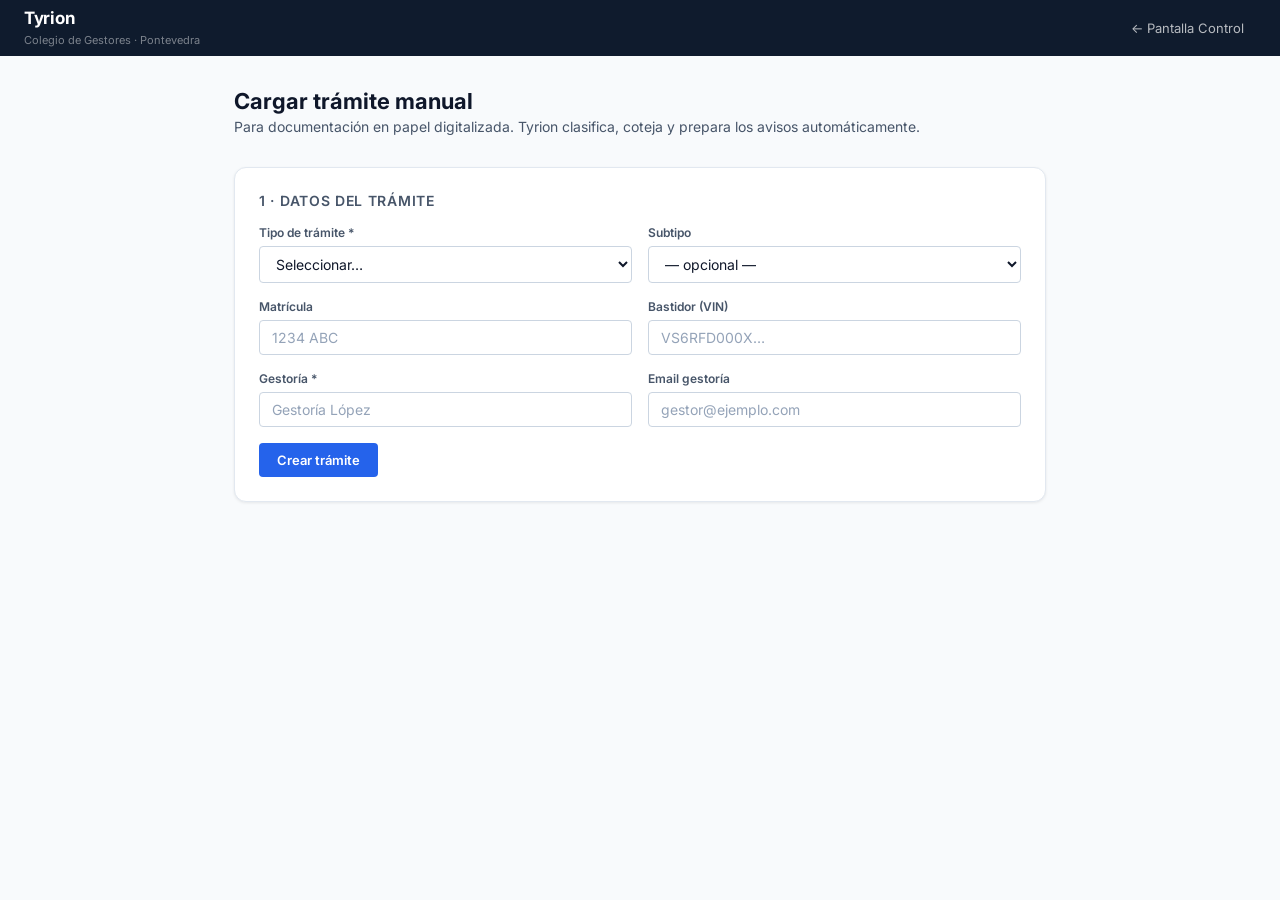
==== backend/static/carga.html @ e80f1dcd "Sesión 11: carga manual de docs + clasificador OpenAI + indicador de salud - POST /api/carga/tramite" ====
<!DOCTYPE html>
<html lang="es">
<head>
<meta charset="UTF-8">
<meta name="viewport" content="width=device-width, initial-scale=1">
<title>Tyrion — Cargar trámite</title>
<link rel="preconnect" href="https://fonts.googleapis.com">
<link rel="preconnect" href="https://fonts.gstatic.com" crossorigin>
<link href="https://fonts.googleapis.com/css2?family=Inter:wght@400;500;600;700&display=swap" rel="stylesheet">
<style>
  :root {
    --navy:       #0F1B2D;
    --blue:       #2563EB;
    --blue-light: #EFF6FF;
    --bg:         #F8FAFC;
    --success:    #16A34A;
    --success-bg: #F0FDF4;
    --warn:       #D97706;
    --warn-bg:    #FFFBEB;
    --danger:     #DC2626;
    --danger-bg:  #FEF2F2;
    --text:       #0F172A;
    --text-2:     #475569;
    --text-3:     #94A3B8;
    --border:     #E2E8F0;
    --border-2:   #CBD5E1;
    --radius-sm:  4px;
    --radius:     8px;
    --radius-lg:  12px;
    --shadow:     0 1px 3px rgba(0,0,0,.08);
    --shadow-md:  0 4px 12px rgba(0,0,0,.1);
  }
  *, *::before, *::after { box-sizing: border-box; margin: 0; padding: 0; }
  body { font-family: 'Inter', system-ui, sans-serif; background: var(--bg); color: var(--text); min-height: 100vh; }

  /* Header */
  header {
    background: var(--navy); color: #fff;
    height: 56px; display: flex; align-items: center;
    padding: 0 24px; gap: 24px; position: sticky; top: 0; z-index: 100;
  }
  .header-brand h1 { font-size: 17px; font-weight: 700; letter-spacing: -.3px; }
  .header-brand .sub { font-size: 11px; color: rgba(255,255,255,.45); }
  .header-nav { display: flex; gap: 8px; margin-left: auto; }
  .header-nav a {
    color: rgba(255,255,255,.7); text-decoration: none; font-size: 13px;
    padding: 5px 12px; border-radius: var(--radius-sm); transition: background .15s;
  }
  .header-nav a:hover { background: rgba(255,255,255,.1); color: #fff; }

  /* Layout */
  .page { max-width: 860px; margin: 32px auto; padding: 0 24px 64px; }
  .page-title { font-size: 22px; font-weight: 700; margin-bottom: 4px; }
  .page-subtitle { color: var(--text-2); font-size: 14px; margin-bottom: 32px; }

  /* Card */
  .card {
    background: #fff; border: 1px solid var(--border); border-radius: var(--radius-lg);
    box-shadow: var(--shadow); padding: 24px; margin-bottom: 24px;
  }
  .card-title { font-size: 14px; font-weight: 600; color: var(--text-2); text-transform: uppercase;
    letter-spacing: .05em; margin-bottom: 16px; }

  /* Form */
  .form-grid { display: grid; grid-template-columns: 1fr 1fr; gap: 16px; }
  .form-grid.three { grid-template-columns: 1fr 1fr 1fr; }
  .form-group { display: flex; flex-direction: column; gap: 6px; }
  .form-group.full { grid-column: 1 / -1; }
  label { font-size: 12px; font-weight: 600; color: var(--text-2); }
  input, select {
    padding: 8px 12px; border: 1px solid var(--border-2); border-radius: var(--radius-sm);
    font-family: inherit; font-size: 14px; color: var(--text); background: #fff;
    transition: border-color .15s, box-shadow .15s;
  }
  input:focus, select:focus {
    outline: none; border-color: var(--blue); box-shadow: 0 0 0 3px rgba(37,99,235,.12);
  }
  input::placeholder { color: var(--text-3); }

  /* Botones */
  .btn {
    display: inline-flex; align-items: center; gap: 6px;
    padding: 9px 18px; border-radius: var(--radius-sm); font-family: inherit;
    font-size: 13px; font-weight: 600; cursor: pointer; border: none; transition: background .15s;
  }
  .btn-primary { background: var(--blue); color: #fff; }
  .btn-primary:hover { background: #1d4ed8; }
  .btn-primary:disabled { background: var(--text-3); cursor: not-allowed; }
  .btn-ghost { background: transparent; color: var(--text-2); border: 1px solid var(--border-2); }
  .btn-ghost:hover { background: var(--bg); color: var(--text); }

  /* Zona de drop */
  #zona-drop {
    border: 2px dashed var(--border-2); border-radius: var(--radius);
    padding: 32px; text-align: center; cursor: pointer; transition: border-color .2s, background .2s;
    color: var(--text-2);
  }
  #zona-drop.drag-over { border-color: var(--blue); background: var(--blue-light); color: var(--blue); }
  #zona-drop .drop-icon { font-size: 28px; margin-bottom: 8px; }
  #zona-drop p { font-size: 14px; }
  #zona-drop small { font-size: 12px; color: var(--text-3); }
  #input-files { display: none; }

  /* Lista de documentos cargados */
  #lista-docs { margin-top: 20px; display: flex; flex-direction: column; gap: 10px; }
  .doc-item {
    display: flex; align-items: center; gap: 12px;
    padding: 12px 16px; border-radius: var(--radius); border: 1px solid var(--border);
    background: #fff; font-size: 13px;
  }
  .doc-item.cargando { opacity: .6; }
  .doc-nombre { font-weight: 500; flex: 1; min-width: 0; overflow: hidden; text-overflow: ellipsis; white-space: nowrap; }
  .doc-tipo { color: var(--text-2); font-size: 12px; }
  .doc-badge {
    font-size: 11px; font-weight: 600; padding: 2px 8px; border-radius: 99px; white-space: nowrap;
  }
  .badge-valido    { background: var(--success-bg); color: var(--success); }
  .badge-evidencia { background: var(--warn-bg);    color: var(--warn);    }
  .badge-rechazado { background: var(--danger-bg);  color: var(--danger);  }
  .badge-pendiente { background: var(--bg);         color: var(--text-3); border: 1px solid var(--border); }
  .badge-mock      { background: #F5F3FF;           color: #6D28D9; }
  .doc-conf        { font-size: 11px; color: var(--text-3); }
  .spinner { width: 14px; height: 14px; border: 2px solid var(--border); border-top-color: var(--blue); border-radius: 50%; animation: spin .6s linear infinite; }
  @keyframes spin { to { transform: rotate(360deg); } }

  /* Resultado final */
  #resultado { display: none; }
  .resultado-header { display: flex; align-items: center; gap: 12px; margin-bottom: 16px; }
  .resultado-estado {
    font-size: 15px; font-weight: 700; padding: 4px 14px; border-radius: 99px;
  }
  .estado-listo    { background: var(--success-bg); color: var(--success); }
  .estado-pendiente{ background: var(--warn-bg);    color: var(--warn);    }
  .resultado-lista { list-style: none; display: flex; flex-direction: column; gap: 6px; }
  .resultado-lista li { font-size: 13px; display: flex; align-items: center; gap: 8px; }
  .resultado-lista .ok   { color: var(--success); }
  .resultado-lista .falt { color: var(--warn);    }
  .resultado-lista .rech { color: var(--danger);  }
  .aviso-box { background: var(--warn-bg); border: 1px solid #FDE68A; border-radius: var(--radius); padding: 12px 16px; font-size: 13px; color: var(--warn); }

  /* Footer actions */
  .footer-actions { display: flex; gap: 12px; margin-top: 24px; }
  .divider { border: none; border-top: 1px solid var(--border); margin: 20px 0; }
</style>
</head>
<body>

<header>
  <div class="header-brand">
    <h1>Tyrion</h1>
    <span class="sub">Colegio de Gestores · Pontevedra</span>
  </div>
  <nav class="header-nav">
    <a href="/">← Pantalla Control</a>
  </nav>
</header>

<div class="page">
  <h2 class="page-title">Cargar trámite manual</h2>
  <p class="page-subtitle">Para documentación en papel digitalizada. Tyrion clasifica, coteja y prepara los avisos automáticamente.</p>

  <!-- PASO 1: Datos del trámite -->
  <div class="card">
    <div class="card-title">1 · Datos del trámite</div>
    <div class="form-grid">
      <div class="form-group">
        <label for="tipo">Tipo de trámite *</label>
        <select id="tipo">
          <option value="">Seleccionar…</option>
          <option value="transferencia">Transferencia</option>
          <option value="matriculacion">Matriculación</option>
          <option value="baja">Baja</option>
          <option value="cambio_domicilio">Cambio de domicilio</option>
          <option value="duplicado_circulacion">Duplicado circulación</option>
        </select>
      </div>
      <div class="form-group">
        <label for="subtipo">Subtipo</label>
        <select id="subtipo">
          <option value="">— opcional —</option>
          <option value="compraventa_particular">Compraventa particular</option>
          <option value="herencia">Herencia</option>
          <option value="nuevo">Nuevo</option>
          <option value="usado">Usado</option>
        </select>
      </div>
      <div class="form-group">
        <label for="matricula">Matrícula</label>
        <input type="text" id="matricula" placeholder="1234 ABC">
      </div>
      <div class="form-group">
        <label for="bastidor">Bastidor (VIN)</label>
        <input type="text" id="bastidor" placeholder="VS6RFD000X…">
      </div>
      <div class="form-group">
        <label for="gestoria">Gestoría *</label>
        <input type="text" id="gestoria" placeholder="Gestoría López">
      </div>
      <div class="form-group">
        <label for="gestoria-email">Email gestoría</label>
        <input type="email" id="gestoria-email" placeholder="gestor@ejemplo.com">
      </div>
    </div>
    <div style="margin-top:16px">
      <button class="btn btn-primary" id="btn-crear" onclick="crearTramite()">Crear trámite</button>
    </div>
  </div>

  <!-- PASO 2: Subida de documentos -->
  <div class="card" id="seccion-docs" style="display:none">
    <div class="card-title">2 · Documentos</div>
    <div id="zona-drop"
      onclick="document.getElementById('input-files').click()"
      ondragover="event.preventDefault();this.classList.add('drag-over')"
      ondragleave="this.classList.remove('drag-over')"
      ondrop="onDrop(event)">
      <div class="drop-icon">📎</div>
      <p>Arrastra los documentos aquí o <strong>haz clic para seleccionar</strong></p>
      <small>PDF, PNG, JPG — hasta 20 MB por archivo</small>
    </div>
    <input type="file" id="input-files" multiple accept=".pdf,.png,.jpg,.jpeg"
      onchange="onFilesSeleccionados(this.files)">
    <div id="lista-docs"></div>
    <hr class="divider">
    <div style="display:flex;justify-content:flex-end">
      <button class="btn btn-primary" id="btn-resultado" onclick="mostrarResultado()" style="display:none">
        Ver resultado completo →
      </button>
    </div>
  </div>

  <!-- PASO 3: Resultado final -->
  <div class="card" id="resultado">
    <div class="card-title">3 · Resultado del cotejo</div>
    <div id="resultado-contenido"></div>
    <div class="footer-actions">
      <a href="/" class="btn btn-primary">Ver en Pantalla Control</a>
      <button class="btn btn-ghost" onclick="nuevoTramite()">+ Nuevo trámite</button>
    </div>
  </div>
</div>

<script>
'use strict';

let tramiteId = null;
let docsSubidos = 0;

// ── Paso 1: Crear trámite ──────────────────────────────────────────────────
async function crearTramite() {
  const tipo = document.getElementById('tipo').value;
  const gestoria = document.getElementById('gestoria').value.trim();
  if (!tipo) { alert('Selecciona el tipo de trámite.'); return; }
  if (!gestoria) { alert('Escribe el nombre de la gestoría.'); return; }

  const btn = document.getElementById('btn-crear');
  btn.disabled = true; btn.textContent = 'Creando…';

  const fd = new FormData();
  fd.append('tipo', tipo);
  fd.append('gestoria', gestoria);
  const subtipo = document.getElementById('subtipo').value;
  const matricula = document.getElementById('matricula').value.trim();
  const bastidor = document.getElementById('bastidor').value.trim();
  const email = document.getElementById('gestoria-email').value.trim();
  if (subtipo) fd.append('subtipo', subtipo);
  if (matricula) fd.append('matricula', matricula);
  if (bastidor) fd.append('bastidor', bastidor);
  if (email) fd.append('gestoria_email', email);

  try {
    const r = await fetch('/api/carga/tramite', { method: 'POST', body: fd });
    if (!r.ok) {
      const e = await r.json();
      alert('Error: ' + (e.detail || r.status));
      btn.disabled = false; btn.textContent = 'Crear trámite';
      return;
    }
    const d = await r.json();
    tramiteId = d.tramite_id;
    btn.textContent = '✓ Trámite creado · ' + tramiteId;
    document.getElementById('seccion-docs').style.display = 'block';
    document.getElementById('seccion-docs').scrollIntoView({ behavior: 'smooth', block: 'start' });
  } catch (err) {
    alert('Error de red: ' + err.message);
    btn.disabled = false; btn.textContent = 'Crear trámite';
  }
}

// ── Paso 2: Subir documentos ───────────────────────────────────────────────
function onDrop(e) {
  e.preventDefault();
  document.getElementById('zona-drop').classList.remove('drag-over');
  subirArchivos(e.dataTransfer.files);
}

function onFilesSeleccionados(files) {
  subirArchivos(files);
}

async function subirArchivos(files) {
  if (!tramiteId) return;
  for (const f of files) {
    await subirUno(f);
  }
}

function badgeValidez(v, esMock) {
  if (esMock) return '<span class="doc-badge badge-mock">mock</span>';
  const mapa = {
    'VALIDO':               '<span class="doc-badge badge-valido">✓ Válido</span>',
    'EVIDENCIA_COMPATIBLE': '<span class="doc-badge badge-evidencia">⚠ Evidencia</span>',
    'RECHAZADO':            '<span class="doc-badge badge-rechazado">✗ Rechazado</span>',
    'PENDIENTE':            '<span class="doc-badge badge-pendiente">— Pendiente</span>',
  };
  return mapa[v] || `<span class="doc-badge badge-pendiente">${v}</span>`;
}

async function subirUno(file) {
  const lista = document.getElementById('lista-docs');
  const itemId = 'doc-' + Date.now() + '-' + Math.random().toString(36).slice(2);

  lista.insertAdjacentHTML('beforeend', `
    <div class="doc-item cargando" id="${itemId}">
      <div class="spinner"></div>
      <span class="doc-nombre">${escHtml(file.name)}</span>
      <span class="doc-tipo">clasificando…</span>
    </div>
  `);

  const fd = new FormData();
  fd.append('archivo', file, file.name);

  try {
    const r = await fetch(`/api/carga/tramite/${tramiteId}/documento`, { method: 'POST', body: fd });
    const d = await r.json();
    if (!r.ok) throw new Error(d.detail || r.status);

    const esMock = d.confianza === 'MEDIA' && d.justificacion?.includes('mock');
    const el = document.getElementById(itemId);
    el.classList.remove('cargando');
    el.innerHTML = `
      ${badgeValidez(d.validez, esMock)}
      <span class="doc-nombre" title="${escHtml(file.name)}">${escHtml(file.name)}</span>
      <span class="doc-tipo">${d.tipo_detectado.replace(/_/g,' ')}</span>
      <span class="doc-conf">${(d.confianza_score * 100).toFixed(0)}% ${d.confianza}</span>
    `;
    docsSubidos++;
    document.getElementById('btn-resultado').style.display = 'inline-flex';
  } catch (err) {
    const el = document.getElementById(itemId);
    el.classList.remove('cargando');
    el.innerHTML = `<span class="doc-badge badge-rechazado">Error</span>
      <span class="doc-nombre">${escHtml(file.name)}</span>
      <span class="doc-tipo" style="color:var(--danger)">${escHtml(err.message)}</span>`;
  }
}

// ── Paso 3: Resultado ──────────────────────────────────────────────────────
async function mostrarResultado() {
  if (!tramiteId) return;
  const r = await fetch(`/api/carga/tramite/${tramiteId}/resultado`);
  const d = await r.json();

  const estadoLabel = d.listo_dgt
    ? '<span class="resultado-estado estado-listo">✓ Listo para DGT</span>'
    : d.debe_pedir_gestoria
      ? '<span class="resultado-estado estado-pendiente">⚠ Pendiente gestoría</span>'
      : '<span class="resultado-estado estado-pendiente">En revisión</span>';

  const validos = (d.requisitos_validos || [])
    .map(r => `<li><span class="ok">✓</span> ${r.replace(/_/g,' ')}</li>`).join('');
  const faltantes = (d.requisitos_faltantes || [])
    .map(r => `<li><span class="falt">⚠</span> Falta: ${r.replace(/_/g,' ')}</li>`).join('');
  const rechazados = (d.requisitos_rechazados || [])
    .map(r => `<li><span class="rech">✗</span> Rechazado: ${r.replace(/_/g,' ')}</li>`).join('');

  let avisoHtml = '';
  if (d.debe_pedir_gestoria) {
    avisoHtml = `<div class="aviso-box" style="margin-top:16px">
      ⚠ Tyrion ha preparado un aviso automático para la gestoría con los documentos pendientes.
      El aviso quedará en estado <strong>PREPARADO</strong> hasta que se configure el envío SMTP.
    </div>`;
  }

  document.getElementById('resultado-contenido').innerHTML = `
    <div class="resultado-header">
      ${estadoLabel}
      <span style="font-size:13px;color:var(--text-2)">${d.tipo} · ${tramiteId}</span>
    </div>
    <ul class="resultado-lista">${validos}${faltantes}${rechazados}</ul>
    ${avisoHtml}
  `;
  document.getElementById('resultado').style.display = 'block';
  document.getElementById('resultado').scrollIntoView({ behavior: 'smooth', block: 'start' });
}

function nuevoTramite() {
  tramiteId = null; docsSubidos = 0;
  document.getElementById('tipo').value = '';
  document.getElementById('subtipo').value = '';
  document.getElementById('matricula').value = '';
  document.getElementById('bastidor').value = '';
  document.getElementById('gestoria').value = '';
  document.getElementById('gestoria-email').value = '';
  document.getElementById('btn-crear').disabled = false;
  document.getElementById('btn-crear').textContent = 'Crear trámite';
  document.getElementById('seccion-docs').style.display = 'none';
  document.getElementById('lista-docs').innerHTML = '';
  document.getElementById('btn-resultado').style.display = 'none';
  document.getElementById('resultado').style.display = 'none';
  window.scrollTo({ top: 0, behavior: 'smooth' });
}

function escHtml(s) {
  return String(s).replace(/&/g,'&amp;').replace(/</g,'&lt;').replace(/>/g,'&gt;').replace(/"/g,'&quot;');
}
</script>
</body>
</html>
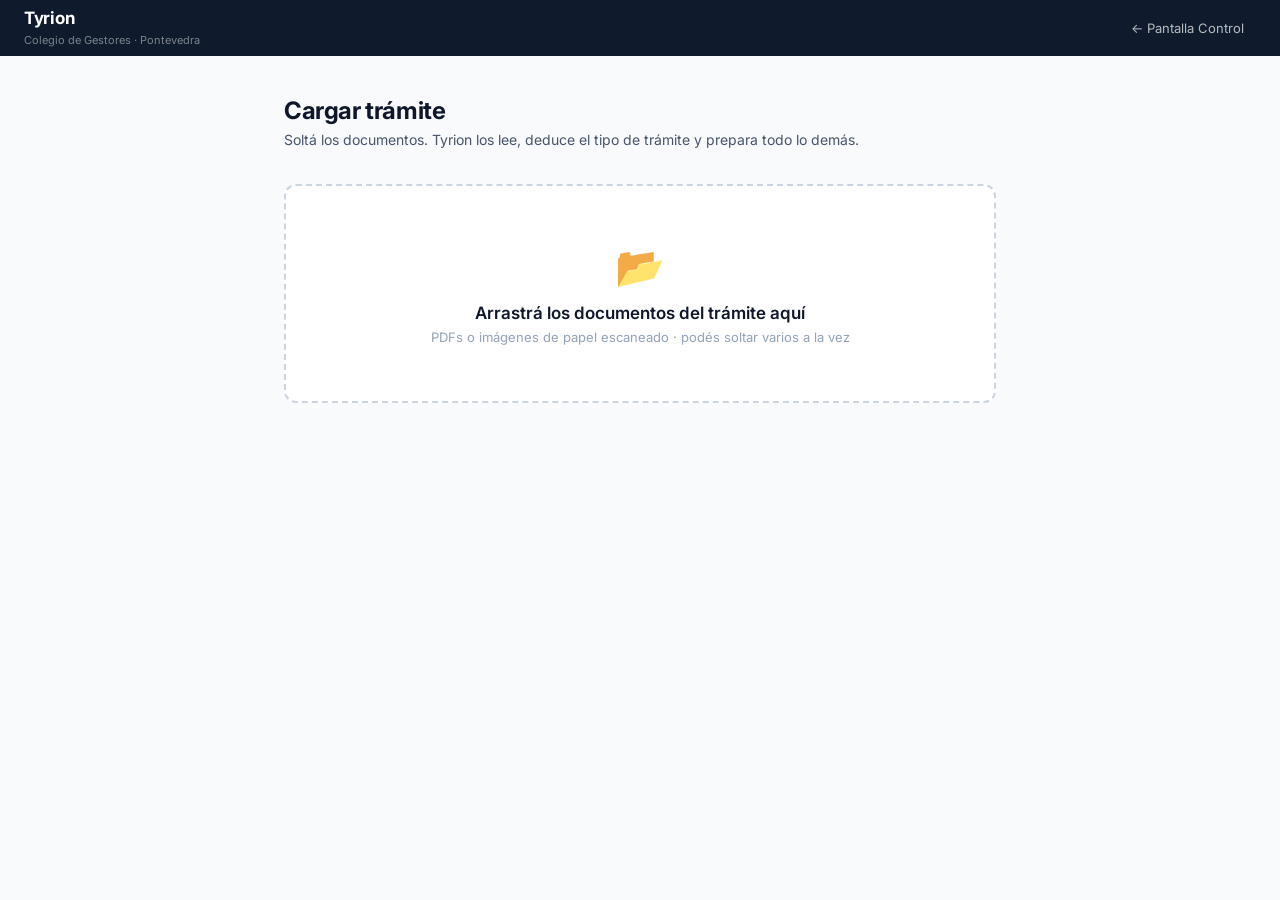
==== commit 798f52d5: "Sesión 12: reescritura carga manual — Tyrion deduce el tipo de trámite - carga.py reescrito: POST /d" ====
--- a/backend/static/carga.html
+++ b/backend/static/carga.html
@@ -33,7 +33,6 @@
   *, *::before, *::after { box-sizing: border-box; margin: 0; padding: 0; }
   body { font-family: 'Inter', system-ui, sans-serif; background: var(--bg); color: var(--text); min-height: 100vh; }
 
-  /* Header */
   header {
     background: var(--navy); color: #fff;
     height: 56px; display: flex; align-items: center;
@@ -48,99 +47,89 @@
   }
   .header-nav a:hover { background: rgba(255,255,255,.1); color: #fff; }
 
-  /* Layout */
-  .page { max-width: 860px; margin: 32px auto; padding: 0 24px 64px; }
-  .page-title { font-size: 22px; font-weight: 700; margin-bottom: 4px; }
-  .page-subtitle { color: var(--text-2); font-size: 14px; margin-bottom: 32px; }
-
-  /* Card */
-  .card {
-    background: #fff; border: 1px solid var(--border); border-radius: var(--radius-lg);
-    box-shadow: var(--shadow); padding: 24px; margin-bottom: 24px;
-  }
-  .card-title { font-size: 14px; font-weight: 600; color: var(--text-2); text-transform: uppercase;
-    letter-spacing: .05em; margin-bottom: 16px; }
-
-  /* Form */
-  .form-grid { display: grid; grid-template-columns: 1fr 1fr; gap: 16px; }
-  .form-grid.three { grid-template-columns: 1fr 1fr 1fr; }
+  .page { max-width: 760px; margin: 40px auto; padding: 0 24px 80px; }
+  .page-title { font-size: 24px; font-weight: 700; margin-bottom: 6px; letter-spacing: -.4px; }
+  .page-subtitle { color: var(--text-2); font-size: 14px; margin-bottom: 36px; }
+
+  /* Zona de drop grande y prominente */
+  #zona-drop {
+    border: 2px dashed var(--border-2); border-radius: var(--radius-lg);
+    padding: 56px 32px; text-align: center; cursor: pointer;
+    transition: border-color .2s, background .2s; background: #fff;
+  }
+  #zona-drop.drag-over { border-color: var(--blue); background: var(--blue-light); }
+  #zona-drop .drop-icon { font-size: 40px; margin-bottom: 12px; }
+  #zona-drop .drop-title { font-size: 17px; font-weight: 600; color: var(--text); }
+  #zona-drop .drop-sub { font-size: 13px; color: var(--text-3); margin-top: 6px; }
+  #input-files { display: none; }
+
+  /* Lista de documentos */
+  #lista-docs { margin-top: 20px; display: flex; flex-direction: column; gap: 10px; }
+  .doc-item {
+    display: flex; align-items: center; gap: 12px;
+    padding: 13px 16px; border-radius: var(--radius); border: 1px solid var(--border);
+    background: #fff; font-size: 13px; box-shadow: var(--shadow);
+  }
+  .doc-item.cargando { opacity: .7; }
+  .doc-icon { font-size: 16px; }
+  .doc-nombre { font-weight: 600; min-width: 0; overflow: hidden; text-overflow: ellipsis; white-space: nowrap; max-width: 180px; }
+  .doc-tipo { color: var(--text-2); flex: 1; }
+  .doc-badge { font-size: 11px; font-weight: 600; padding: 2px 9px; border-radius: 99px; white-space: nowrap; }
+  .badge-alta  { background: var(--success-bg); color: var(--success); }
+  .badge-media { background: var(--warn-bg);    color: var(--warn);    }
+  .badge-baja  { background: var(--danger-bg);  color: var(--danger);  }
+  .spinner { width: 15px; height: 15px; border: 2px solid var(--border); border-top-color: var(--blue); border-radius: 50%; animation: spin .6s linear infinite; }
+  @keyframes spin { to { transform: rotate(360deg); } }
+
+  /* Campos opcionales discretos */
+  .opcionales { margin-top: 24px; display: none; }
+  .opcionales.visible { display: block; }
+  .opcionales summary { font-size: 13px; color: var(--text-2); cursor: pointer; font-weight: 500; user-select: none; }
+  .opcionales-grid { display: grid; grid-template-columns: 1fr 1fr; gap: 14px; margin-top: 16px; }
   .form-group { display: flex; flex-direction: column; gap: 6px; }
-  .form-group.full { grid-column: 1 / -1; }
   label { font-size: 12px; font-weight: 600; color: var(--text-2); }
-  input, select {
+  input {
     padding: 8px 12px; border: 1px solid var(--border-2); border-radius: var(--radius-sm);
     font-family: inherit; font-size: 14px; color: var(--text); background: #fff;
-    transition: border-color .15s, box-shadow .15s;
-  }
-  input:focus, select:focus {
-    outline: none; border-color: var(--blue); box-shadow: 0 0 0 3px rgba(37,99,235,.12);
-  }
-  input::placeholder { color: var(--text-3); }
+  }
+  input:focus { outline: none; border-color: var(--blue); box-shadow: 0 0 0 3px rgba(37,99,235,.12); }
 
   /* Botones */
   .btn {
     display: inline-flex; align-items: center; gap: 6px;
-    padding: 9px 18px; border-radius: var(--radius-sm); font-family: inherit;
-    font-size: 13px; font-weight: 600; cursor: pointer; border: none; transition: background .15s;
+    padding: 11px 22px; border-radius: var(--radius-sm); font-family: inherit;
+    font-size: 14px; font-weight: 600; cursor: pointer; border: none; transition: background .15s;
+    text-decoration: none;
   }
   .btn-primary { background: var(--blue); color: #fff; }
   .btn-primary:hover { background: #1d4ed8; }
   .btn-primary:disabled { background: var(--text-3); cursor: not-allowed; }
   .btn-ghost { background: transparent; color: var(--text-2); border: 1px solid var(--border-2); }
   .btn-ghost:hover { background: var(--bg); color: var(--text); }
-
-  /* Zona de drop */
-  #zona-drop {
-    border: 2px dashed var(--border-2); border-radius: var(--radius);
-    padding: 32px; text-align: center; cursor: pointer; transition: border-color .2s, background .2s;
-    color: var(--text-2);
-  }
-  #zona-drop.drag-over { border-color: var(--blue); background: var(--blue-light); color: var(--blue); }
-  #zona-drop .drop-icon { font-size: 28px; margin-bottom: 8px; }
-  #zona-drop p { font-size: 14px; }
-  #zona-drop small { font-size: 12px; color: var(--text-3); }
-  #input-files { display: none; }
-
-  /* Lista de documentos cargados */
-  #lista-docs { margin-top: 20px; display: flex; flex-direction: column; gap: 10px; }
-  .doc-item {
-    display: flex; align-items: center; gap: 12px;
-    padding: 12px 16px; border-radius: var(--radius); border: 1px solid var(--border);
-    background: #fff; font-size: 13px;
-  }
-  .doc-item.cargando { opacity: .6; }
-  .doc-nombre { font-weight: 500; flex: 1; min-width: 0; overflow: hidden; text-overflow: ellipsis; white-space: nowrap; }
-  .doc-tipo { color: var(--text-2); font-size: 12px; }
-  .doc-badge {
-    font-size: 11px; font-weight: 600; padding: 2px 8px; border-radius: 99px; white-space: nowrap;
-  }
-  .badge-valido    { background: var(--success-bg); color: var(--success); }
-  .badge-evidencia { background: var(--warn-bg);    color: var(--warn);    }
-  .badge-rechazado { background: var(--danger-bg);  color: var(--danger);  }
-  .badge-pendiente { background: var(--bg);         color: var(--text-3); border: 1px solid var(--border); }
-  .badge-mock      { background: #F5F3FF;           color: #6D28D9; }
-  .doc-conf        { font-size: 11px; color: var(--text-3); }
-  .spinner { width: 14px; height: 14px; border: 2px solid var(--border); border-top-color: var(--blue); border-radius: 50%; animation: spin .6s linear infinite; }
-  @keyframes spin { to { transform: rotate(360deg); } }
-
-  /* Resultado final */
+  .acciones { margin-top: 28px; display: flex; justify-content: flex-end; }
+
+  /* Resultado (Paso 2) */
   #resultado { display: none; }
-  .resultado-header { display: flex; align-items: center; gap: 12px; margin-bottom: 16px; }
-  .resultado-estado {
-    font-size: 15px; font-weight: 700; padding: 4px 14px; border-radius: 99px;
-  }
-  .estado-listo    { background: var(--success-bg); color: var(--success); }
-  .estado-pendiente{ background: var(--warn-bg);    color: var(--warn);    }
-  .resultado-lista { list-style: none; display: flex; flex-direction: column; gap: 6px; }
-  .resultado-lista li { font-size: 13px; display: flex; align-items: center; gap: 8px; }
-  .resultado-lista .ok   { color: var(--success); }
-  .resultado-lista .falt { color: var(--warn);    }
-  .resultado-lista .rech { color: var(--danger);  }
-  .aviso-box { background: var(--warn-bg); border: 1px solid #FDE68A; border-radius: var(--radius); padding: 12px 16px; font-size: 13px; color: var(--warn); }
-
-  /* Footer actions */
-  .footer-actions { display: flex; gap: 12px; margin-top: 24px; }
-  .divider { border: none; border-top: 1px solid var(--border); margin: 20px 0; }
+  .resultado-card {
+    background: #fff; border: 1px solid var(--border); border-radius: var(--radius-lg);
+    box-shadow: var(--shadow-md); padding: 28px; margin-top: 32px;
+  }
+  .resultado-tipo { font-size: 13px; color: var(--text-3); text-transform: uppercase; letter-spacing: .06em; font-weight: 600; }
+  .resultado-titulo { font-size: 22px; font-weight: 700; margin: 4px 0 18px; letter-spacing: -.3px; }
+  .estado-pill { display: inline-flex; align-items: center; gap: 8px; font-size: 15px; font-weight: 700; padding: 8px 18px; border-radius: 99px; }
+  .estado-listo     { background: var(--success-bg); color: var(--success); }
+  .estado-pendiente { background: var(--warn-bg);    color: var(--warn);    }
+  .estado-revision  { background: var(--bg);         color: var(--text-2); border: 1px solid var(--border); }
+  .resultado-seccion { margin-top: 22px; }
+  .resultado-seccion h4 { font-size: 12px; text-transform: uppercase; letter-spacing: .05em; color: var(--text-3); margin-bottom: 10px; }
+  .req-lista { list-style: none; display: flex; flex-direction: column; gap: 7px; }
+  .req-lista li { font-size: 14px; display: flex; align-items: center; gap: 9px; }
+  .req-lista .ok   { color: var(--success); }
+  .req-lista .falt { color: var(--warn);    }
+  .req-lista .rech { color: var(--danger);  }
+  .aviso-box { background: var(--warn-bg); border: 1px solid #FDE68A; border-radius: var(--radius); padding: 13px 16px; font-size: 13px; color: var(--warn); margin-top: 20px; }
+  .footer-actions { display: flex; gap: 12px; margin-top: 28px; }
+  .deduccion-nota { font-size: 12px; color: var(--text-3); margin-top: 14px; font-style: italic; }
 </style>
 </head>
 <body>
@@ -156,262 +145,246 @@
 </header>
 
 <div class="page">
-  <h2 class="page-title">Cargar trámite manual</h2>
-  <p class="page-subtitle">Para documentación en papel digitalizada. Tyrion clasifica, coteja y prepara los avisos automáticamente.</p>
-
-  <!-- PASO 1: Datos del trámite -->
-  <div class="card">
-    <div class="card-title">1 · Datos del trámite</div>
-    <div class="form-grid">
-      <div class="form-group">
-        <label for="tipo">Tipo de trámite *</label>
-        <select id="tipo">
-          <option value="">Seleccionar…</option>
-          <option value="transferencia">Transferencia</option>
-          <option value="matriculacion">Matriculación</option>
-          <option value="baja">Baja</option>
-          <option value="cambio_domicilio">Cambio de domicilio</option>
-          <option value="duplicado_circulacion">Duplicado circulación</option>
-        </select>
-      </div>
-      <div class="form-group">
-        <label for="subtipo">Subtipo</label>
-        <select id="subtipo">
-          <option value="">— opcional —</option>
-          <option value="compraventa_particular">Compraventa particular</option>
-          <option value="herencia">Herencia</option>
-          <option value="nuevo">Nuevo</option>
-          <option value="usado">Usado</option>
-        </select>
-      </div>
-      <div class="form-group">
-        <label for="matricula">Matrícula</label>
-        <input type="text" id="matricula" placeholder="1234 ABC">
-      </div>
-      <div class="form-group">
-        <label for="bastidor">Bastidor (VIN)</label>
-        <input type="text" id="bastidor" placeholder="VS6RFD000X…">
-      </div>
-      <div class="form-group">
-        <label for="gestoria">Gestoría *</label>
-        <input type="text" id="gestoria" placeholder="Gestoría López">
-      </div>
-      <div class="form-group">
-        <label for="gestoria-email">Email gestoría</label>
-        <input type="email" id="gestoria-email" placeholder="gestor@ejemplo.com">
-      </div>
-    </div>
-    <div style="margin-top:16px">
-      <button class="btn btn-primary" id="btn-crear" onclick="crearTramite()">Crear trámite</button>
-    </div>
-  </div>
-
-  <!-- PASO 2: Subida de documentos -->
-  <div class="card" id="seccion-docs" style="display:none">
-    <div class="card-title">2 · Documentos</div>
+
+  <!-- PASO 1 -->
+  <div id="paso-carga">
+    <h2 class="page-title">Cargar trámite</h2>
+    <p class="page-subtitle">Soltá los documentos. Tyrion los lee, deduce el tipo de trámite y prepara todo lo demás.</p>
+
     <div id="zona-drop"
       onclick="document.getElementById('input-files').click()"
       ondragover="event.preventDefault();this.classList.add('drag-over')"
       ondragleave="this.classList.remove('drag-over')"
       ondrop="onDrop(event)">
-      <div class="drop-icon">📎</div>
-      <p>Arrastra los documentos aquí o <strong>haz clic para seleccionar</strong></p>
-      <small>PDF, PNG, JPG — hasta 20 MB por archivo</small>
+      <div class="drop-icon">📂</div>
+      <div class="drop-title">Arrastrá los documentos del trámite aquí</div>
+      <div class="drop-sub">PDFs o imágenes de papel escaneado · podés soltar varios a la vez</div>
     </div>
     <input type="file" id="input-files" multiple accept=".pdf,.png,.jpg,.jpeg"
       onchange="onFilesSeleccionados(this.files)">
+
     <div id="lista-docs"></div>
-    <hr class="divider">
-    <div style="display:flex;justify-content:flex-end">
-      <button class="btn btn-primary" id="btn-resultado" onclick="mostrarResultado()" style="display:none">
-        Ver resultado completo →
+
+    <details class="opcionales" id="opcionales">
+      <summary>Datos opcionales (ayudan a Tyrion si no puede leerlos del documento)</summary>
+      <div class="opcionales-grid">
+        <div class="form-group">
+          <label for="gestoria">Gestoría</label>
+          <input type="text" id="gestoria" placeholder="Gestoría López">
+        </div>
+        <div class="form-group">
+          <label for="gestoria-email">Email gestoría</label>
+          <input type="email" id="gestoria-email" placeholder="gestor@ejemplo.com">
+        </div>
+        <div class="form-group">
+          <label for="matricula">Matrícula</label>
+          <input type="text" id="matricula" placeholder="1234 ABC">
+        </div>
+        <div class="form-group">
+          <label for="bastidor">Bastidor (VIN)</label>
+          <input type="text" id="bastidor" placeholder="VS6RFD000X…">
+        </div>
+      </div>
+    </details>
+
+    <div class="acciones">
+      <button class="btn btn-primary" id="btn-procesar" onclick="procesar()" style="display:none">
+        Procesar trámite →
       </button>
     </div>
   </div>
 
-  <!-- PASO 3: Resultado final -->
-  <div class="card" id="resultado">
-    <div class="card-title">3 · Resultado del cotejo</div>
-    <div id="resultado-contenido"></div>
-    <div class="footer-actions">
-      <a href="/" class="btn btn-primary">Ver en Pantalla Control</a>
-      <button class="btn btn-ghost" onclick="nuevoTramite()">+ Nuevo trámite</button>
+  <!-- PASO 2 -->
+  <div id="resultado">
+    <div class="resultado-card">
+      <div class="resultado-tipo" id="r-tipo-label">—</div>
+      <div class="resultado-titulo" id="r-titulo">Resultado</div>
+      <div id="r-estado"></div>
+      <div class="deduccion-nota" id="r-deduccion"></div>
+
+      <div class="resultado-seccion">
+        <h4>Documentos del trámite</h4>
+        <ul class="req-lista" id="r-documentos"></ul>
+      </div>
+
+      <div class="resultado-seccion" id="r-seccion-req">
+        <h4>Estado del checklist</h4>
+        <ul class="req-lista" id="r-requisitos"></ul>
+      </div>
+
+      <div id="r-aviso"></div>
+
+      <div class="footer-actions">
+        <a href="/" class="btn btn-primary">Ver en Pantalla de Control →</a>
+        <button class="btn btn-ghost" onclick="nuevo()">+ Cargar otro trámite</button>
+      </div>
     </div>
   </div>
+
 </div>
 
 <script>
 'use strict';
 
-let tramiteId = null;
-let docsSubidos = 0;
-
-// ── Paso 1: Crear trámite ──────────────────────────────────────────────────
-async function crearTramite() {
-  const tipo = document.getElementById('tipo').value;
-  const gestoria = document.getElementById('gestoria').value.trim();
-  if (!tipo) { alert('Selecciona el tipo de trámite.'); return; }
-  if (!gestoria) { alert('Escribe el nombre de la gestoría.'); return; }
-
-  const btn = document.getElementById('btn-crear');
-  btn.disabled = true; btn.textContent = 'Creando…';
-
-  const fd = new FormData();
-  fd.append('tipo', tipo);
-  fd.append('gestoria', gestoria);
-  const subtipo = document.getElementById('subtipo').value;
-  const matricula = document.getElementById('matricula').value.trim();
-  const bastidor = document.getElementById('bastidor').value.trim();
-  const email = document.getElementById('gestoria-email').value.trim();
-  if (subtipo) fd.append('subtipo', subtipo);
-  if (matricula) fd.append('matricula', matricula);
-  if (bastidor) fd.append('bastidor', bastidor);
-  if (email) fd.append('gestoria_email', email);
-
-  try {
-    const r = await fetch('/api/carga/tramite', { method: 'POST', body: fd });
-    if (!r.ok) {
-      const e = await r.json();
-      alert('Error: ' + (e.detail || r.status));
-      btn.disabled = false; btn.textContent = 'Crear trámite';
-      return;
-    }
-    const d = await r.json();
-    tramiteId = d.tramite_id;
-    btn.textContent = '✓ Trámite creado · ' + tramiteId;
-    document.getElementById('seccion-docs').style.display = 'block';
-    document.getElementById('seccion-docs').scrollIntoView({ behavior: 'smooth', block: 'start' });
-  } catch (err) {
-    alert('Error de red: ' + err.message);
-    btn.disabled = false; btn.textContent = 'Crear trámite';
-  }
-}
-
-// ── Paso 2: Subir documentos ───────────────────────────────────────────────
+let sesionId = null;
+let docsCount = 0;
+
+// ── PASO 1: subir documentos ────────────────────────────────────────────────
 function onDrop(e) {
   e.preventDefault();
   document.getElementById('zona-drop').classList.remove('drag-over');
-  subirArchivos(e.dataTransfer.files);
-}
-
-function onFilesSeleccionados(files) {
-  subirArchivos(files);
-}
-
-async function subirArchivos(files) {
-  if (!tramiteId) return;
+  subir(e.dataTransfer.files);
+}
+function onFilesSeleccionados(files) { subir(files); }
+
+async function subir(files) {
+  if (!files || !files.length) return;
+  document.getElementById('opcionales').classList.add('visible');
+
+  const lista = document.getElementById('lista-docs');
+  // Crear placeholders con spinner
+  const placeholders = [];
   for (const f of files) {
-    await subirUno(f);
-  }
-}
-
-function badgeValidez(v, esMock) {
-  if (esMock) return '<span class="doc-badge badge-mock">mock</span>';
-  const mapa = {
-    'VALIDO':               '<span class="doc-badge badge-valido">✓ Válido</span>',
-    'EVIDENCIA_COMPATIBLE': '<span class="doc-badge badge-evidencia">⚠ Evidencia</span>',
-    'RECHAZADO':            '<span class="doc-badge badge-rechazado">✗ Rechazado</span>',
-    'PENDIENTE':            '<span class="doc-badge badge-pendiente">— Pendiente</span>',
-  };
-  return mapa[v] || `<span class="doc-badge badge-pendiente">${v}</span>`;
-}
-
-async function subirUno(file) {
-  const lista = document.getElementById('lista-docs');
-  const itemId = 'doc-' + Date.now() + '-' + Math.random().toString(36).slice(2);
-
-  lista.insertAdjacentHTML('beforeend', `
-    <div class="doc-item cargando" id="${itemId}">
-      <div class="spinner"></div>
-      <span class="doc-nombre">${escHtml(file.name)}</span>
-      <span class="doc-tipo">clasificando…</span>
-    </div>
-  `);
+    const id = 'ph-' + Math.random().toString(36).slice(2);
+    placeholders.push({ id, file: f });
+    lista.insertAdjacentHTML('beforeend', `
+      <div class="doc-item cargando" id="${id}">
+        <div class="spinner"></div>
+        <span class="doc-nombre">${escHtml(f.name)}</span>
+        <span class="doc-tipo">leyendo y clasificando…</span>
+      </div>`);
+  }
 
   const fd = new FormData();
-  fd.append('archivo', file, file.name);
+  for (const f of files) fd.append('archivos', f, f.name);
+  if (sesionId) fd.append('sesion_id', sesionId);
 
   try {
-    const r = await fetch(`/api/carga/tramite/${tramiteId}/documento`, { method: 'POST', body: fd });
+    const r = await fetch('/api/carga/documentos', { method: 'POST', body: fd });
     const d = await r.json();
     if (!r.ok) throw new Error(d.detail || r.status);
-
-    const esMock = d.confianza === 'MEDIA' && d.justificacion?.includes('mock');
-    const el = document.getElementById(itemId);
-    el.classList.remove('cargando');
-    el.innerHTML = `
-      ${badgeValidez(d.validez, esMock)}
-      <span class="doc-nombre" title="${escHtml(file.name)}">${escHtml(file.name)}</span>
-      <span class="doc-tipo">${d.tipo_detectado.replace(/_/g,' ')}</span>
-      <span class="doc-conf">${(d.confianza_score * 100).toFixed(0)}% ${d.confianza}</span>
-    `;
-    docsSubidos++;
-    document.getElementById('btn-resultado').style.display = 'inline-flex';
+    sesionId = d.sesion_id;
+
+    // Reemplazar placeholders con resultados (en orden)
+    d.documentos.forEach((doc, i) => {
+      const ph = placeholders[i];
+      if (!ph) return;
+      const el = document.getElementById(ph.id);
+      el.classList.remove('cargando');
+      el.innerHTML = `
+        <span class="doc-icon">✓</span>
+        <span class="doc-nombre" title="${escHtml(doc.archivo)}">${escHtml(doc.archivo)}</span>
+        <span class="doc-tipo">${tipoLegible(doc.tipo_detectado)}</span>
+        <span class="doc-badge ${badgeClase(doc.confianza)}">${(doc.confianza_score*100).toFixed(0)}%</span>`;
+      docsCount++;
+    });
+    if (docsCount > 0) document.getElementById('btn-procesar').style.display = 'inline-flex';
   } catch (err) {
-    const el = document.getElementById(itemId);
-    el.classList.remove('cargando');
-    el.innerHTML = `<span class="doc-badge badge-rechazado">Error</span>
-      <span class="doc-nombre">${escHtml(file.name)}</span>
-      <span class="doc-tipo" style="color:var(--danger)">${escHtml(err.message)}</span>`;
-  }
-}
-
-// ── Paso 3: Resultado ──────────────────────────────────────────────────────
-async function mostrarResultado() {
-  if (!tramiteId) return;
-  const r = await fetch(`/api/carga/tramite/${tramiteId}/resultado`);
-  const d = await r.json();
-
-  const estadoLabel = d.listo_dgt
-    ? '<span class="resultado-estado estado-listo">✓ Listo para DGT</span>'
-    : d.debe_pedir_gestoria
-      ? '<span class="resultado-estado estado-pendiente">⚠ Pendiente gestoría</span>'
-      : '<span class="resultado-estado estado-pendiente">En revisión</span>';
-
-  const validos = (d.requisitos_validos || [])
-    .map(r => `<li><span class="ok">✓</span> ${r.replace(/_/g,' ')}</li>`).join('');
-  const faltantes = (d.requisitos_faltantes || [])
-    .map(r => `<li><span class="falt">⚠</span> Falta: ${r.replace(/_/g,' ')}</li>`).join('');
-  const rechazados = (d.requisitos_rechazados || [])
-    .map(r => `<li><span class="rech">✗</span> Rechazado: ${r.replace(/_/g,' ')}</li>`).join('');
-
-  let avisoHtml = '';
-  if (d.debe_pedir_gestoria) {
-    avisoHtml = `<div class="aviso-box" style="margin-top:16px">
-      ⚠ Tyrion ha preparado un aviso automático para la gestoría con los documentos pendientes.
-      El aviso quedará en estado <strong>PREPARADO</strong> hasta que se configure el envío SMTP.
-    </div>`;
-  }
-
-  document.getElementById('resultado-contenido').innerHTML = `
-    <div class="resultado-header">
-      ${estadoLabel}
-      <span style="font-size:13px;color:var(--text-2)">${d.tipo} · ${tramiteId}</span>
-    </div>
-    <ul class="resultado-lista">${validos}${faltantes}${rechazados}</ul>
-    ${avisoHtml}
-  `;
+    placeholders.forEach(ph => {
+      const el = document.getElementById(ph.id);
+      if (el) { el.classList.remove('cargando');
+        el.innerHTML = `<span class="doc-icon">✗</span>
+          <span class="doc-nombre">${escHtml(ph.file.name)}</span>
+          <span class="doc-tipo" style="color:var(--danger)">${escHtml(err.message)}</span>`; }
+    });
+  }
+}
+
+// ── PASO 2: procesar ────────────────────────────────────────────────────────
+async function procesar() {
+  if (!sesionId) return;
+  const btn = document.getElementById('btn-procesar');
+  btn.disabled = true; btn.textContent = 'Procesando…';
+
+  const body = {
+    sesion_id: sesionId,
+    gestoria: val('gestoria'),
+    gestoria_email: val('gestoria-email'),
+    matricula: val('matricula'),
+    bastidor: val('bastidor'),
+  };
+
+  try {
+    const r = await fetch('/api/carga/procesar', {
+      method: 'POST', headers: { 'Content-Type': 'application/json' },
+      body: JSON.stringify(body),
+    });
+    const d = await r.json();
+    if (!r.ok) throw new Error(d.detail || r.status);
+    mostrarResultado(d);
+  } catch (err) {
+    alert('Error al procesar: ' + err.message);
+    btn.disabled = false; btn.textContent = 'Procesar trámite →';
+  }
+}
+
+function mostrarResultado(d) {
+  document.getElementById('paso-carga').style.display = 'none';
   document.getElementById('resultado').style.display = 'block';
-  document.getElementById('resultado').scrollIntoView({ behavior: 'smooth', block: 'start' });
-}
-
-function nuevoTramite() {
-  tramiteId = null; docsSubidos = 0;
-  document.getElementById('tipo').value = '';
-  document.getElementById('subtipo').value = '';
-  document.getElementById('matricula').value = '';
-  document.getElementById('bastidor').value = '';
-  document.getElementById('gestoria').value = '';
-  document.getElementById('gestoria-email').value = '';
-  document.getElementById('btn-crear').disabled = false;
-  document.getElementById('btn-crear').textContent = 'Crear trámite';
-  document.getElementById('seccion-docs').style.display = 'none';
+
+  document.getElementById('r-tipo-label').textContent = d.tipo_label || 'Trámite';
+  document.getElementById('r-titulo').textContent = d.tipo_label || 'Trámite procesado';
+  document.getElementById('r-deduccion').textContent = '🔍 ' + d.deduccion_motivo;
+
+  // Estado pill
+  let pill = '';
+  if (d.listo_dgt) {
+    pill = '<span class="estado-pill estado-listo">✓ Listo para DGT</span>';
+  } else if (d.estado === 'pendiente_gestoria') {
+    pill = '<span class="estado-pill estado-pendiente">⚠ Faltan documentos</span>';
+  } else {
+    pill = '<span class="estado-pill estado-revision">En revisión manual</span>';
+  }
+  document.getElementById('r-estado').innerHTML = pill;
+
+  // Documentos
+  document.getElementById('r-documentos').innerHTML = d.documentos.map(doc =>
+    `<li><span class="ok">✓</span> <strong>${escHtml(doc.archivo)}</strong> — ${tipoLegible(doc.tipo_detectado)} (${(doc.confianza_score*100).toFixed(0)}%)</li>`
+  ).join('');
+
+  // Requisitos
+  const reqHtml = [
+    ...d.requisitos_validos.map(r => `<li><span class="ok">✓</span> ${tipoLegible(r)}</li>`),
+    ...d.requisitos_faltantes.map(r => `<li><span class="falt">⚠</span> Falta: ${tipoLegible(r)}</li>`),
+    ...d.requisitos_evidencia.map(r => `<li><span class="falt">⚠</span> Requiere aclaración: ${tipoLegible(r)}</li>`),
+    ...d.requisitos_rechazados.map(r => `<li><span class="rech">✗</span> Rechazado: ${tipoLegible(r)}</li>`),
+  ].join('');
+  if (reqHtml) {
+    document.getElementById('r-requisitos').innerHTML = reqHtml;
+  } else {
+    document.getElementById('r-seccion-req').style.display = 'none';
+  }
+
+  // Aviso
+  if (d.aviso_preparado) {
+    document.getElementById('r-aviso').innerHTML =
+      `<div class="aviso-box">⚠ Tyrion preparó un aviso para la gestoría con los documentos pendientes. Queda en estado <strong>PREPARADO</strong> hasta que se configure el envío.</div>`;
+  }
+}
+
+function nuevo() {
+  sesionId = null; docsCount = 0;
   document.getElementById('lista-docs').innerHTML = '';
-  document.getElementById('btn-resultado').style.display = 'none';
+  document.getElementById('btn-procesar').style.display = 'none';
+  document.getElementById('btn-procesar').disabled = false;
+  document.getElementById('btn-procesar').textContent = 'Procesar trámite →';
+  ['gestoria','gestoria-email','matricula','bastidor'].forEach(id => document.getElementById(id).value = '');
+  document.getElementById('opcionales').classList.remove('visible');
   document.getElementById('resultado').style.display = 'none';
+  document.getElementById('paso-carga').style.display = 'block';
+  document.getElementById('r-seccion-req').style.display = 'block';
+  document.getElementById('r-aviso').innerHTML = '';
   window.scrollTo({ top: 0, behavior: 'smooth' });
 }
 
+// ── Utilidades ──────────────────────────────────────────────────────────────
+function val(id) { return document.getElementById(id).value.trim() || null; }
+function badgeClase(nivel) {
+  return nivel === 'ALTA' ? 'badge-alta' : nivel === 'MEDIA' ? 'badge-media' : 'badge-baja';
+}
+function tipoLegible(t) {
+  return String(t).replace(/_/g, ' ').replace(/\b\w/g, c => c.toUpperCase());
+}
 function escHtml(s) {
   return String(s).replace(/&/g,'&amp;').replace(/</g,'&lt;').replace(/>/g,'&gt;').replace(/"/g,'&quot;');
 }
